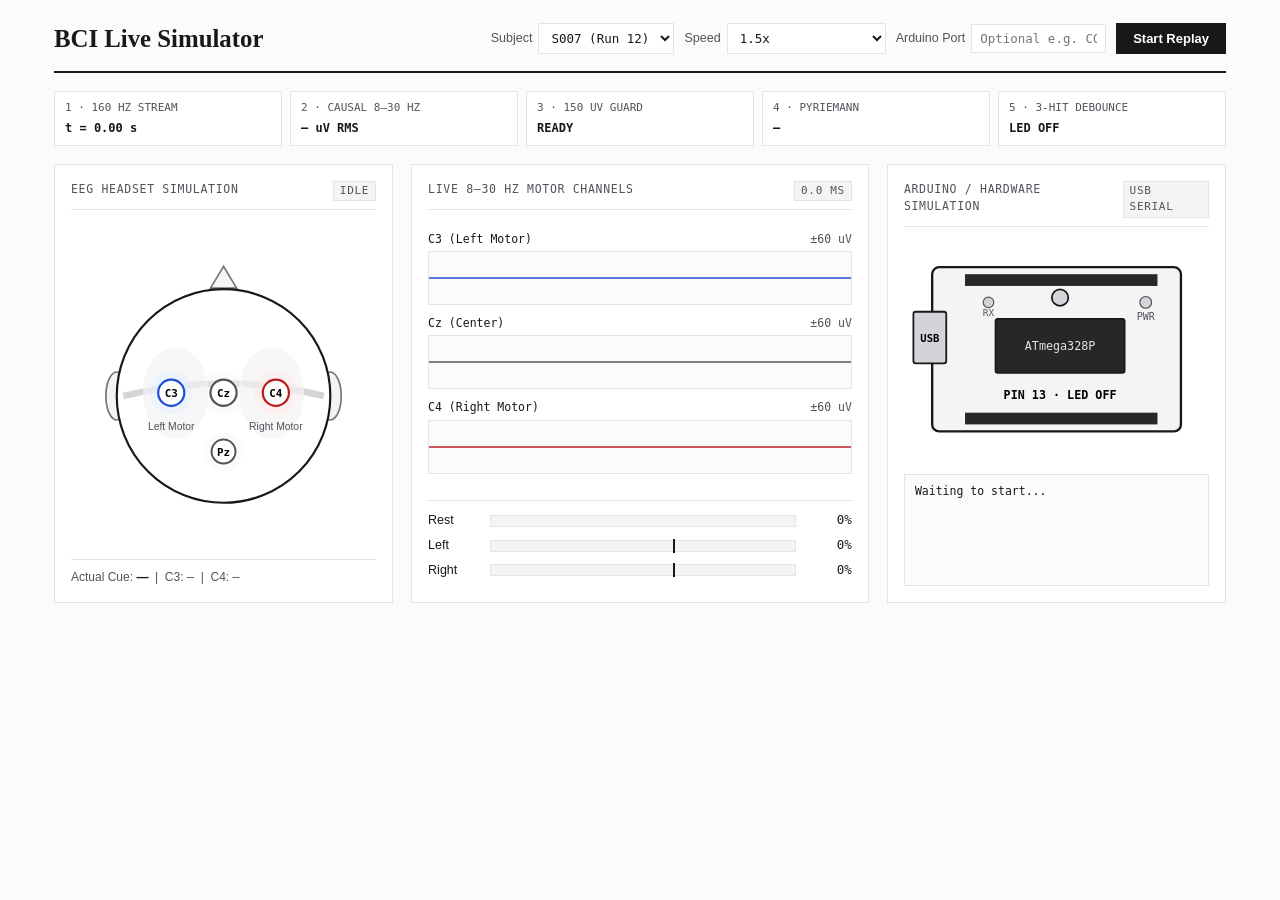
==== live/index.html @ 69eed006 "feat(live): add streamlined SVG/Canvas EEG headset and Arduino live simulator" ====
<!DOCTYPE html>
<html lang="en">
<head>
  <meta charset="UTF-8" />
  <meta name="viewport" content="width=device-width, initial-scale=1.0" />
  <title>BCI Live Simulator — EEG Headset &amp; Hardware Control</title>
  <style>
    :root {
      --paper: #fbfbf9;
      --surface: #ffffff;
      --subtle: #f4f4f5;
      --ink: #18181b;
      --muted: #52525b;
      --rule: #e4e4e7;
      --accent: #1d4ed8;
      --accent-soft: #dbeafe;
      --amber: #b45309;
      --amber-soft: #fef3c7;
      --red: #b91c1c;
      --red-soft: #fee2e2;
      --green: #15803d;
      --green-soft: #dcfce7;
      --mono: ui-monospace, SFMono-Regular, Menlo, Consolas, monospace;
      --sans: -apple-system, BlinkMacSystemFont, "Segoe UI", Roboto, sans-serif;
      --serif: Georgia, "Times New Roman", serif;
    }

    * { box-sizing: border-box; }
    body {
      margin: 0;
      background: var(--paper);
      color: var(--ink);
      font-family: var(--sans);
      font-size: 14px;
      line-height: 1.5;
    }

    .wrap { max-width: 1220px; margin: 0 auto; padding: 20px 24px 36px; }

    /* Header & Controls */
    .topbar {
      display: flex;
      flex-wrap: wrap;
      justify-content: space-between;
      align-items: center;
      gap: 16px;
      border-bottom: 2px solid var(--ink);
      padding-bottom: 14px;
      margin-bottom: 18px;
    }
    .topbar h1 { font-family: var(--serif); font-size: 1.55rem; margin: 0; }
    .controls { display: flex; flex-wrap: wrap; align-items: center; gap: 10px; }
    .ctrl-group { display: flex; align-items: center; gap: 6px; font-size: 12.5px; color: var(--muted); }
    select, input[type="text"] {
      border: 1px solid var(--rule);
      background: var(--surface);
      color: var(--ink);
      padding: 6px 8px;
      font-family: var(--mono);
      font-size: 12.5px;
    }
    button.btn {
      background: var(--ink);
      color: #fff;
      border: 1px solid var(--ink);
      padding: 7px 16px;
      font-weight: 600;
      font-size: 13px;
      cursor: pointer;
    }
    button.btn:hover { background: #3f3f46; }
    button.btn.stop { background: var(--red); border-color: var(--red); }

    /* Live Pipeline Strip */
    .pipeline {
      display: grid;
      grid-template-columns: repeat(5, 1fr);
      gap: 8px;
      margin-bottom: 18px;
    }
    .p-step {
      background: var(--surface);
      border: 1px solid var(--rule);
      padding: 8px 10px;
      font-size: 12px;
    }
    .p-step .p-title { font-family: var(--mono); font-size: 11px; color: var(--muted); text-transform: uppercase; }
    .p-step .p-val { font-weight: 700; margin-top: 2px; font-family: var(--mono); }
    .p-step.ok { border-color: var(--accent); background: var(--accent-soft); }
    .p-step.warn { border-color: var(--amber); background: var(--amber-soft); }
    .p-step.active-led { border-color: var(--green); background: var(--green-soft); }

    /* Main 3-Column Workspace */
    .workspace {
      display: grid;
      grid-template-columns: 1fr 1.35fr 1fr;
      gap: 18px;
      align-items: stretch;
    }
    @media (max-width: 980px) { .workspace { grid-template-columns: 1fr; } }

    .panel {
      background: var(--surface);
      border: 1px solid var(--rule);
      padding: 16px;
      display: flex;
      flex-direction: column;
      justify-content: space-between;
    }
    .panel-title {
      font-family: var(--mono);
      font-size: 11.5px;
      letter-spacing: 0.06em;
      text-transform: uppercase;
      color: var(--muted);
      border-bottom: 1px solid var(--rule);
      padding-bottom: 8px;
      margin-bottom: 12px;
      display: flex;
      justify-content: space-between;
    }

    svg { width: 100%; height: auto; display: block; }

    /* Channels Canvas */
    .ch-row { margin-bottom: 10px; }
    .ch-head {
      display: flex;
      justify-content: space-between;
      font-family: var(--mono);
      font-size: 11.5px;
      margin-bottom: 3px;
    }
    canvas.eeg-trace {
      width: 100%;
      height: 54px;
      display: block;
      background: var(--paper);
      border: 1px solid var(--rule);
    }

    /* Probability Bars */
    .prob-grid { margin-top: 8px; border-top: 1px solid var(--rule); padding-top: 10px; }
    .prob-row { display: grid; grid-template-columns: 54px 1fr 48px; align-items: center; gap: 8px; margin-bottom: 6px; font-size: 12.5px; }
    .bar-bg { height: 12px; background: var(--subtle); border: 1px solid var(--rule); position: relative; }
    .bar-fill { height: 100%; width: 0%; transition: width 0.15s ease; }
    .gate-line { position: absolute; top: -2px; bottom: -2px; left: 60%; width: 1.5px; background: var(--ink); }

    /* Event Log */
    .event-log {
      margin-top: 12px;
      background: var(--paper);
      border: 1px solid var(--rule);
      padding: 8px 10px;
      font-family: var(--mono);
      font-size: 11.5px;
      height: 112px;
      overflow-y: auto;
      color: var(--ink);
    }

    .badge {
      font-family: var(--mono);
      font-size: 11px;
      padding: 1px 6px;
      border: 1px solid var(--rule);
      background: var(--subtle);
    }
  </style>
</head>
<body>
  <div class="wrap">
    <!-- TOP BAR -->
    <div class="topbar">
      <div>
        <h1>BCI Live Simulator</h1>
      </div>
      <div class="controls">
        <label class="ctrl-group">Subject
          <select id="sel-subject">
            <option value="7" selected>S007 (Run 12)</option>
            <option value="4">S004 (Run 12)</option>
            <option value="1">S001 (Run 12)</option>
          </select>
        </label>
        <label class="ctrl-group">Speed
          <select id="sel-speed">
            <option value="1.0">1.0x (Real-Time)</option>
            <option value="1.5" selected>1.5x</option>
            <option value="3.0">3.0x</option>
          </select>
        </label>
        <label class="ctrl-group">Arduino Port
          <input id="inp-port" type="text" placeholder="Optional e.g. COM5" style="width: 135px;" />
        </label>
        <button id="btn-toggle" class="btn" onclick="toggleStream()">Start Replay</button>
      </div>
    </div>

    <!-- 5-STAGE LIVE PIPELINE -->
    <div class="pipeline">
      <div id="p-stream" class="p-step">
        <div class="p-title">1 · 160 Hz Stream</div>
        <div id="v-time" class="p-val">t = 0.00 s</div>
      </div>
      <div id="p-filter" class="p-step">
        <div class="p-title">2 · Causal 8–30 Hz</div>
        <div id="v-rms" class="p-val">— uV RMS</div>
      </div>
      <div id="p-guard" class="p-step">
        <div class="p-title">3 · 150 uV Guard</div>
        <div id="v-guard" class="p-val">READY</div>
      </div>
      <div id="p-model" class="p-step">
        <div class="p-title">4 · PyRiemann</div>
        <div id="v-pred" class="p-val">—</div>
      </div>
      <div id="p-debounce" class="p-step">
        <div class="p-title">5 · 3-Hit Debounce</div>
        <div id="v-led" class="p-val">LED OFF</div>
      </div>
    </div>

    <!-- 3-COLUMN WORKSPACE -->
    <div class="workspace">
      <!-- LEFT: VECTOR EEG HEADSET -->
      <div class="panel">
        <div class="panel-title">
          <span>EEG Headset Simulation</span>
          <span id="contact-badge" class="badge">IDLE</span>
        </div>

        <svg viewBox="0 0 280 280" aria-label="Vector EEG Headset Top View">
          <!-- Ears -->
          <ellipse cx="42" cy="145" rx="10" ry="22" fill="#f4f4f5" stroke="#71717a" stroke-width="1.5" />
          <ellipse cx="238" cy="145" rx="10" ry="22" fill="#f4f4f5" stroke="#71717a" stroke-width="1.5" />
          <!-- Nose -->
          <polygon points="140,26 128,46 152,46" fill="#f4f4f5" stroke="#71717a" stroke-width="1.5" />
          <!-- Head Outline -->
          <circle cx="140" cy="145" r="98" fill="#ffffff" stroke="#18181b" stroke-width="2" />
          <!-- Headset Strap Arc -->
          <path d="M 48,145 Q 140,122 232,145" fill="none" stroke="#d4d4d8" stroke-width="6" />

          <!-- Left & Right Hemisphere Subtle Zones -->
          <ellipse cx="96" cy="142" rx="30" ry="42" fill="#f4f4f5" opacity="0.7" />
          <ellipse cx="184" cy="142" rx="30" ry="42" fill="#f4f4f5" opacity="0.7" />

          <!-- Electrodes: C3, Cz, C4, Pz -->
          <g id="node-C3">
            <circle id="ring-C3" cx="92" cy="142" r="20" fill="#dbeafe" opacity="0.4" />
            <circle cx="92" cy="142" r="12" fill="#ffffff" stroke="#1d4ed8" stroke-width="2" />
            <text x="92" y="146" text-anchor="middle" font-family="monospace" font-size="10" font-weight="bold">C3</text>
          </g>
          <g id="node-Cz">
            <circle id="ring-Cz" cx="140" cy="142" r="20" fill="#f4f4f5" opacity="0.4" />
            <circle cx="140" cy="142" r="12" fill="#ffffff" stroke="#52525b" stroke-width="2" />
            <text x="140" y="146" text-anchor="middle" font-family="monospace" font-size="10" font-weight="bold">Cz</text>
          </g>
          <g id="node-C4">
            <circle id="ring-C4" cx="188" cy="142" r="20" fill="#fee2e2" opacity="0.4" />
            <circle cx="188" cy="142" r="12" fill="#ffffff" stroke="#b91c1c" stroke-width="2" />
            <text x="188" y="146" text-anchor="middle" font-family="monospace" font-size="10" font-weight="bold">C4</text>
          </g>
          <g id="node-Pz">
            <circle id="ring-Pz" cx="140" cy="196" r="18" fill="#f4f4f5" opacity="0.4" />
            <circle cx="140" cy="196" r="11" fill="#ffffff" stroke="#52525b" stroke-width="1.8" />
            <text x="140" y="200" text-anchor="middle" font-family="monospace" font-size="10" font-weight="bold">Pz</text>
          </g>

          <text x="92" y="176" text-anchor="middle" font-size="9.5" fill="#52525b">Left Motor</text>
          <text x="188" y="176" text-anchor="middle" font-size="9.5" fill="#52525b">Right Motor</text>
        </svg>

        <div style="font-size:12px; color: var(--muted); border-top: 1px solid var(--rule); padding-top: 8px;">
          Actual Cue: <strong id="true-cue" style="color:var(--ink);">—</strong> &nbsp;|&nbsp;
          C3: <span id="pwr-c3" style="font-family:var(--mono);">—</span> &nbsp;|&nbsp;
          C4: <span id="pwr-c4" style="font-family:var(--mono);">—</span>
        </div>
      </div>

      <!-- CENTER: LIVE CHANNELS & PROBABILITIES -->
      <div class="panel">
        <div class="panel-title">
          <span>Live 8–30 Hz Motor Channels</span>
          <span id="lat-badge" class="badge">0.0 ms</span>
        </div>

        <div>
          <div class="ch-row">
            <div class="ch-head"><span>C3 (Left Motor)</span><span style="color:var(--muted);">±60 uV</span></div>
            <canvas id="cv-c3" width="440" height="54" class="eeg-trace"></canvas>
          </div>
          <div class="ch-row">
            <div class="ch-head"><span>Cz (Center)</span><span style="color:var(--muted);">±60 uV</span></div>
            <canvas id="cv-cz" width="440" height="54" class="eeg-trace"></canvas>
          </div>
          <div class="ch-row">
            <div class="ch-head"><span>C4 (Right Motor)</span><span style="color:var(--muted);">±60 uV</span></div>
            <canvas id="cv-c4" width="440" height="54" class="eeg-trace"></canvas>
          </div>
        </div>

        <div class="prob-grid">
          <div class="prob-row">
            <span>Rest</span>
            <div class="bar-bg"><div id="bar-rest" class="bar-fill" style="background:#71717a;"></div></div>
            <span id="pct-rest" style="font-family:var(--mono); text-align:right;">0%</span>
          </div>
          <div class="prob-row">
            <span>Left</span>
            <div class="bar-bg"><div id="bar-left" class="bar-fill" style="background:#1d4ed8;"></div><div class="gate-line"></div></div>
            <span id="pct-left" style="font-family:var(--mono); text-align:right;">0%</span>
          </div>
          <div class="prob-row">
            <span>Right</span>
            <div class="bar-bg"><div id="bar-right" class="bar-fill" style="background:#b91c1c;"></div><div class="gate-line"></div></div>
            <span id="pct-right" style="font-family:var(--mono); text-align:right;">0%</span>
          </div>
        </div>
      </div>

      <!-- RIGHT: VECTOR ARDUINO / ESP32 SIMULATION -->
      <div class="panel">
        <div class="panel-title">
          <span>Arduino / Hardware Simulation</span>
          <span id="hw-badge" class="badge">USB SERIAL</span>
        </div>

        <svg viewBox="0 0 260 190" aria-label="Vector Arduino Board">
          <!-- PCB Board -->
          <rect x="24" y="24" width="212" height="140" rx="6" fill="#f4f4f5" stroke="#18181b" stroke-width="2" />
          <!-- USB Connector -->
          <rect x="8" y="62" width="28" height="44" rx="2" fill="#d4d4d8" stroke="#18181b" stroke-width="1.5" />
          <text x="22" y="88" text-anchor="middle" font-family="monospace" font-size="9" font-weight="bold">USB</text>

          <!-- MCU Chip -->
          <rect x="78" y="68" width="110" height="46" rx="2" fill="#27272a" stroke="#18181b" stroke-width="1.5" />
          <text x="133" y="95" text-anchor="middle" font-family="monospace" font-size="10" fill="#e4e4e7">ATmega328P</text>

          <!-- Pin Headers Top & Bottom -->
          <rect x="52" y="30" width="164" height="10" fill="#27272a" />
          <rect x="52" y="148" width="164" height="10" fill="#27272a" />

          <!-- PWR LED (always on during replay) -->
          <circle id="hw-pwr" cx="206" cy="54" r="5" fill="#d4d4d8" stroke="#52525b" stroke-width="1" />
          <text x="206" y="69" text-anchor="middle" font-family="monospace" font-size="8.5" fill="#52525b">PWR</text>

          <!-- TX/RX Serial Indicator -->
          <circle id="hw-tx" cx="72" cy="54" r="4.5" fill="#d4d4d8" stroke="#52525b" stroke-width="1" />
          <text x="72" y="66" text-anchor="middle" font-family="monospace" font-size="8" fill="#52525b">RX</text>

          <!-- BUILT-IN LED (Pin 13) -->
          <circle id="hw-led-halo" cx="133" cy="50" r="14" fill="#f59e0b" opacity="0" />
          <circle id="hw-led" cx="133" cy="50" r="7" fill="#d4d4d8" stroke="#18181b" stroke-width="1.5" />
          <text x="133" y="136" text-anchor="middle" font-family="monospace" font-size="10" font-weight="bold" id="hw-led-txt">PIN 13 · LED OFF</text>
        </svg>

        <div class="event-log" id="event-log">Waiting to start...</div>
      </div>
    </div>
  </div>

  <script>
    let ws = null;
    let running = false;
    const MAX_PTS = 320; // 2 seconds at 160 Hz
    const buf = { c3: new Array(MAX_PTS).fill(0), cz: new Array(MAX_PTS).fill(0), c4: new Array(MAX_PTS).fill(0) };

    function pushWave(arr, chunk) {
      for (let i = 0; i < chunk.length; i++) {
        arr.shift();
        arr.push(chunk[i]);
      }
    }

    function drawTrace(id, arr, color) {
      const c = document.getElementById(id);
      const ctx = c.getContext('2d');
      const w = c.width, h = c.height;
      ctx.clearRect(0, 0, w, h);
      ctx.strokeStyle = '#e4e4e7';
      ctx.beginPath(); ctx.moveTo(0, h / 2); ctx.lineTo(w, h / 2); ctx.stroke();

      ctx.strokeStyle = color;
      ctx.lineWidth = 1.4;
      ctx.beginPath();
      for (let i = 0; i < arr.length; i++) {
        const x = (i / (arr.length - 1)) * w;
        const clamped = Math.max(-60, Math.min(60, arr[i]));
        const y = h / 2 - (clamped / 60) * (h / 2 - 4);
        if (i === 0) ctx.moveTo(x, y); else ctx.lineTo(x, y);
      }
      ctx.stroke();
    }

    function appendLog(line) {
      const box = document.getElementById('event-log');
      if (box.textContent === 'Waiting to start...') box.innerHTML = '';
      const div = document.createElement('div');
      div.textContent = line;
      box.appendChild(div);
      box.scrollTop = box.scrollHeight;
    }

    function toggleStream() {
      const btn = document.getElementById('btn-toggle');
      if (running && ws) {
        ws.send('STOP');
        ws.close();
        running = false;
        btn.textContent = 'Start Replay';
        btn.classList.remove('stop');
        document.getElementById('hw-pwr').setAttribute('fill', '#d4d4d8');
        return;
      }

      const proto = location.protocol === 'https:' ? 'wss:' : 'ws:';
      ws = new WebSocket(`${proto}//${location.host}/ws`);
      running = true;
      btn.textContent = 'Stop';
      btn.classList.add('stop');
      document.getElementById('event-log').innerHTML = '';
      document.getElementById('hw-pwr').setAttribute('fill', '#22c55e');

      ws.onopen = () => {
        ws.send(JSON.stringify({
          subject: Number(document.getElementById('sel-subject').value),
          speed: Number(document.getElementById('sel-speed').value),
          port: document.getElementById('inp-port').value.trim(),
          threshold: 0.60,
          debounce: 3,
          artifact_uv: 150.0
        }));
        appendLog('Stream started...');
      };

      ws.onmessage = (ev) => {
        const d = JSON.parse(ev.data);
        if (d.done) {
          running = false;
          btn.textContent = 'Start Replay';
          btn.classList.remove('stop');
          document.getElementById('hw-pwr').setAttribute('fill', '#d4d4d8');
          appendLog('Replay finished.');
          return;
        }

        // Pipeline strip
        document.getElementById('v-time').textContent = `t = ${d.t.toFixed(2)} s`;
        document.getElementById('v-rms').textContent = `${d.rms_uv.toFixed(1)} uV RMS`;
        document.getElementById('lat-badge').textContent = `${d.latency_ms.toFixed(1)} ms`;

        const guardEl = document.getElementById('p-guard');
        if (d.artifact_blocked) {
          guardEl.className = 'p-step warn';
          document.getElementById('v-guard').textContent = `BLOCKED (${d.peak_uv} uV)`;
          document.getElementById('contact-badge').textContent = 'SPIKE';
        } else {
          guardEl.className = 'p-step ok';
          document.getElementById('v-guard').textContent = 'PASS';
          document.getElementById('contact-badge').textContent = `GOOD · ${d.rms_uv.toFixed(0)} uV`;
        }

        document.getElementById('v-pred').textContent = `${d.pred_label} (${d.streak}/${d.debounce})`;
        document.getElementById('true-cue').textContent = d.true_label;

        const debEl = document.getElementById('p-debounce');
        debEl.className = d.led_on ? 'p-step active-led' : 'p-step';
        document.getElementById('v-led').textContent = d.led_on ? 'LED ON' : 'LED OFF';

        // Head power visualization (radius scales with band power)
        if (d.ch_power) {
          document.getElementById('pwr-c3').textContent = d.ch_power.C3 ?? '—';
          document.getElementById('pwr-c4').textContent = d.ch_power.C4 ?? '—';
          const rC3 = Math.max(13, Math.min(28, 12 + Math.sqrt(d.ch_power.C3 || 100) * 0.55));
          const rC4 = Math.max(13, Math.min(28, 12 + Math.sqrt(d.ch_power.C4 || 100) * 0.55));
          document.getElementById('ring-C3').setAttribute('r', rC3);
          document.getElementById('ring-C4').setAttribute('r', rC4);
        }

        // Waveforms
        pushWave(buf.c3, d.c3_wave);
        pushWave(buf.cz, d.cz_wave);
        pushWave(buf.c4, d.c4_wave);
        drawTrace('cv-c3', buf.c3, '#1d4ed8');
        drawTrace('cv-cz', buf.cz, '#52525b');
        drawTrace('cv-c4', buf.c4, '#b91c1c');

        // Probabilities
        const pr = Math.round(d.probs.Rest * 100);
        const pl = Math.round(d.probs.Left * 100);
        const pf = Math.round(d.probs.Right * 100);
        document.getElementById('bar-rest').style.width = pr + '%';
        document.getElementById('bar-left').style.width = pl + '%';
        document.getElementById('bar-right').style.width = pf + '%';
        document.getElementById('pct-rest').textContent = pr + '%';
        document.getElementById('pct-left').textContent = pl + '%';
        document.getElementById('pct-right').textContent = pf + '%';

        // Arduino Vector LED
        document.getElementById('hw-led').setAttribute('fill', d.led_on ? '#f59e0b' : '#d4d4d8');
        document.getElementById('hw-led-halo').setAttribute('opacity', d.led_on ? '0.35' : '0');
        document.getElementById('hw-led-txt').textContent = d.led_on ? 'PIN 13 · LED ON' : 'PIN 13 · LED OFF';

        if (d.tx_pulse) {
          document.getElementById('hw-tx').setAttribute('fill', '#1d4ed8');
          setTimeout(() => document.getElementById('hw-tx').setAttribute('fill', '#d4d4d8'), 180);
          appendLog(`t=${d.t.toFixed(2)}s | ${d.pred_label} (True=${d.true_label}) -> LED ${d.led_on ? 'ON' : 'OFF'}`);
        }
      };
    }

    drawTrace('cv-c3', buf.c3, '#1d4ed8');
    drawTrace('cv-cz', buf.cz, '#52525b');
    drawTrace('cv-c4', buf.c4, '#b91c1c');
  </script>
</body>
</html>
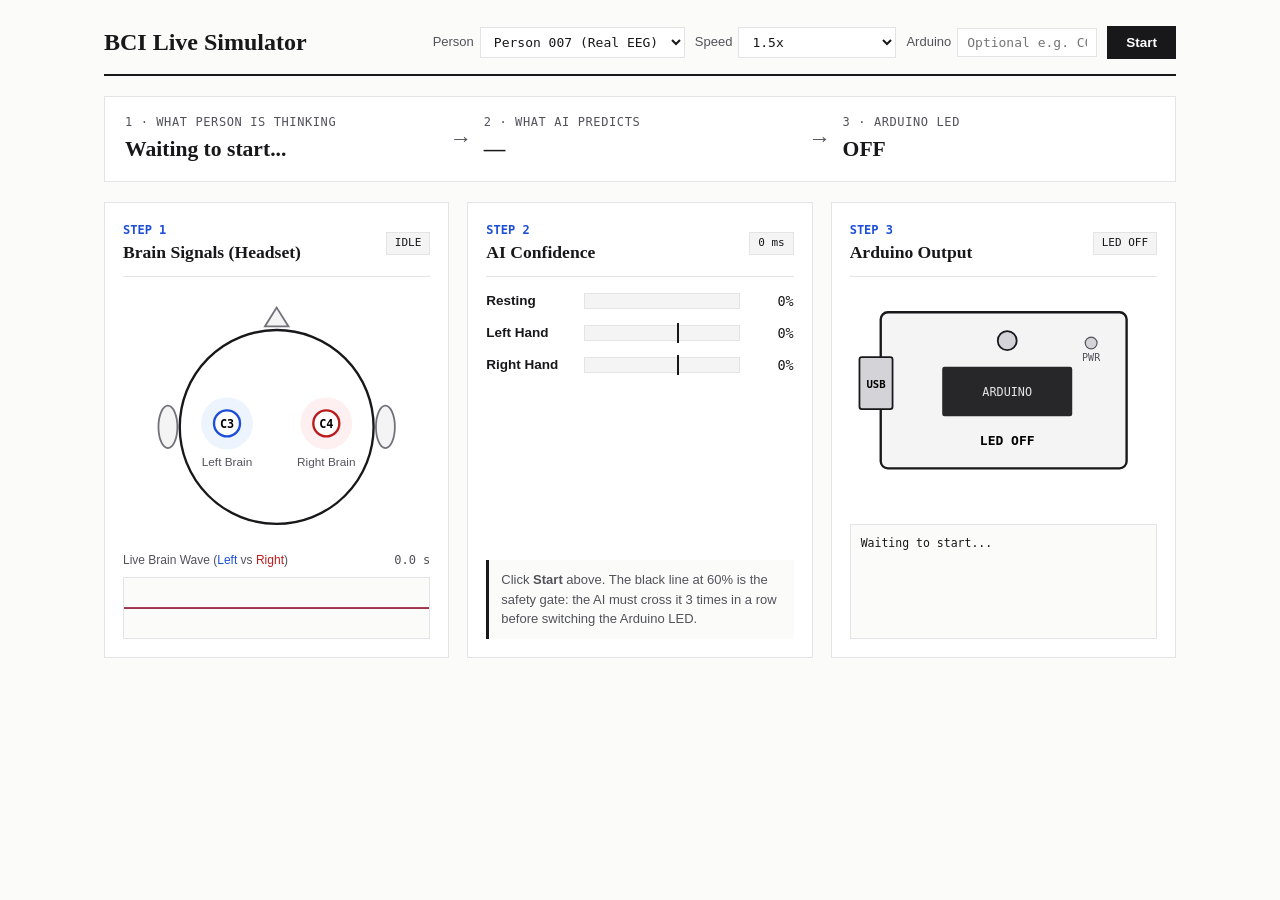
==== commit 6278ea55: "ui(live): simplify simulator screen into clear 3-step visual story" ====
--- a/live/index.html
+++ b/live/index.html
@@ -3,7 +3,7 @@
 <head>
   <meta charset="UTF-8" />
   <meta name="viewport" content="width=device-width, initial-scale=1.0" />
-  <title>BCI Live Simulator — EEG Headset &amp; Hardware Control</title>
+  <title>BCI Live Simulator</title>
   <style>
     :root {
       --paper: #fbfbf9;
@@ -12,12 +12,11 @@
       --ink: #18181b;
       --muted: #52525b;
       --rule: #e4e4e7;
-      --accent: #1d4ed8;
-      --accent-soft: #dbeafe;
+      --blue: #1d4ed8;
+      --blue-soft: #dbeafe;
       --amber: #b45309;
       --amber-soft: #fef3c7;
       --red: #b91c1c;
-      --red-soft: #fee2e2;
       --green: #15803d;
       --green-soft: #dcfce7;
       --mono: ui-monospace, SFMono-Regular, Menlo, Consolas, monospace;
@@ -31,140 +30,137 @@
       background: var(--paper);
       color: var(--ink);
       font-family: var(--sans);
-      font-size: 14px;
+      font-size: 15px;
       line-height: 1.5;
     }
 
-    .wrap { max-width: 1220px; margin: 0 auto; padding: 20px 24px 36px; }
-
-    /* Header & Controls */
+    .wrap { max-width: 1120px; margin: 0 auto; padding: 24px; }
+
+    /* Top Bar */
     .topbar {
       display: flex;
       flex-wrap: wrap;
       justify-content: space-between;
       align-items: center;
-      gap: 16px;
+      gap: 14px;
       border-bottom: 2px solid var(--ink);
       padding-bottom: 14px;
-      margin-bottom: 18px;
-    }
-    .topbar h1 { font-family: var(--serif); font-size: 1.55rem; margin: 0; }
+      margin-bottom: 20px;
+    }
+    .topbar h1 { font-family: var(--serif); font-size: 1.5rem; margin: 0; }
     .controls { display: flex; flex-wrap: wrap; align-items: center; gap: 10px; }
-    .ctrl-group { display: flex; align-items: center; gap: 6px; font-size: 12.5px; color: var(--muted); }
+    .ctrl { display: flex; align-items: center; gap: 6px; font-size: 13px; color: var(--muted); }
     select, input[type="text"] {
       border: 1px solid var(--rule);
       background: var(--surface);
       color: var(--ink);
-      padding: 6px 8px;
+      padding: 6px 9px;
       font-family: var(--mono);
-      font-size: 12.5px;
+      font-size: 13px;
     }
     button.btn {
       background: var(--ink);
       color: #fff;
       border: 1px solid var(--ink);
-      padding: 7px 16px;
+      padding: 8px 18px;
       font-weight: 600;
-      font-size: 13px;
+      font-size: 13.5px;
       cursor: pointer;
     }
-    button.btn:hover { background: #3f3f46; }
     button.btn.stop { background: var(--red); border-color: var(--red); }
 
-    /* Live Pipeline Strip */
-    .pipeline {
+    /* Big Clear Story Banner */
+    .story-bar {
       display: grid;
-      grid-template-columns: repeat(5, 1fr);
-      gap: 8px;
-      margin-bottom: 18px;
-    }
-    .p-step {
+      grid-template-columns: 1fr auto 1fr auto 1fr;
+      align-items: center;
+      gap: 12px;
       background: var(--surface);
       border: 1px solid var(--rule);
-      padding: 8px 10px;
-      font-size: 12px;
-    }
-    .p-step .p-title { font-family: var(--mono); font-size: 11px; color: var(--muted); text-transform: uppercase; }
-    .p-step .p-val { font-weight: 700; margin-top: 2px; font-family: var(--mono); }
-    .p-step.ok { border-color: var(--accent); background: var(--accent-soft); }
-    .p-step.warn { border-color: var(--amber); background: var(--amber-soft); }
-    .p-step.active-led { border-color: var(--green); background: var(--green-soft); }
-
-    /* Main 3-Column Workspace */
-    .workspace {
+      padding: 16px 20px;
+      margin-bottom: 20px;
+    }
+    @media (max-width: 800px) {
+      .story-bar { grid-template-columns: 1fr; text-align: center; }
+      .story-arrow { display: none; }
+    }
+    .story-label { font-size: 12px; text-transform: uppercase; letter-spacing: 0.05em; color: var(--muted); font-family: var(--mono); }
+    .story-val { font-family: var(--serif); font-size: 1.35rem; font-weight: 700; margin-top: 2px; }
+    .story-arrow { font-size: 1.4rem; color: var(--muted); }
+
+    /* 3-Step Flow */
+    .flow {
       display: grid;
-      grid-template-columns: 1fr 1.35fr 1fr;
+      grid-template-columns: 1fr 1fr 1fr;
       gap: 18px;
       align-items: stretch;
     }
-    @media (max-width: 980px) { .workspace { grid-template-columns: 1fr; } }
-
-    .panel {
+    @media (max-width: 900px) { .flow { grid-template-columns: 1fr; } }
+
+    .card {
       background: var(--surface);
       border: 1px solid var(--rule);
-      padding: 16px;
+      padding: 18px;
       display: flex;
       flex-direction: column;
       justify-content: space-between;
     }
-    .panel-title {
+    .card-head {
+      display: flex;
+      justify-content: space-between;
+      align-items: center;
+      border-bottom: 1px solid var(--rule);
+      padding-bottom: 10px;
+      margin-bottom: 14px;
+    }
+    .card-step { font-family: var(--mono); font-size: 12px; font-weight: 700; color: var(--blue); }
+    .card-title { font-family: var(--serif); font-size: 1.1rem; font-weight: 700; }
+
+    .pill {
+      font-family: var(--mono);
+      font-size: 11px;
+      padding: 2px 8px;
+      border: 1px solid var(--rule);
+      background: var(--subtle);
+    }
+    .pill.good { background: var(--green-soft); color: var(--green); border-color: var(--green); }
+    .pill.warn { background: var(--amber-soft); color: var(--amber); border-color: var(--amber); }
+
+    svg { width: 100%; height: auto; display: block; }
+
+    canvas.wave {
+      width: 100%;
+      height: 62px;
+      display: block;
+      background: var(--paper);
+      border: 1px solid var(--rule);
+      margin-top: 8px;
+    }
+
+    /* Probability Bars */
+    .prob-row { display: grid; grid-template-columns: 88px 1fr 44px; align-items: center; gap: 10px; margin-bottom: 12px; font-size: 13.5px; }
+    .bar-bg { height: 16px; background: var(--subtle); border: 1px solid var(--rule); position: relative; }
+    .bar-fill { height: 100%; width: 0%; transition: width 0.15s ease; }
+    .gate-line { position: absolute; top: -3px; bottom: -3px; left: 60%; width: 2px; background: var(--ink); }
+
+    .status-note {
+      background: var(--paper);
+      border-left: 3px solid var(--ink);
+      padding: 10px 12px;
+      font-size: 13px;
+      color: var(--muted);
+      margin-top: 10px;
+    }
+
+    .log {
+      background: var(--paper);
+      border: 1px solid var(--rule);
+      padding: 10px;
       font-family: var(--mono);
       font-size: 11.5px;
-      letter-spacing: 0.06em;
-      text-transform: uppercase;
-      color: var(--muted);
-      border-bottom: 1px solid var(--rule);
-      padding-bottom: 8px;
-      margin-bottom: 12px;
-      display: flex;
-      justify-content: space-between;
-    }
-
-    svg { width: 100%; height: auto; display: block; }
-
-    /* Channels Canvas */
-    .ch-row { margin-bottom: 10px; }
-    .ch-head {
-      display: flex;
-      justify-content: space-between;
-      font-family: var(--mono);
-      font-size: 11.5px;
-      margin-bottom: 3px;
-    }
-    canvas.eeg-trace {
-      width: 100%;
-      height: 54px;
-      display: block;
-      background: var(--paper);
-      border: 1px solid var(--rule);
-    }
-
-    /* Probability Bars */
-    .prob-grid { margin-top: 8px; border-top: 1px solid var(--rule); padding-top: 10px; }
-    .prob-row { display: grid; grid-template-columns: 54px 1fr 48px; align-items: center; gap: 8px; margin-bottom: 6px; font-size: 12.5px; }
-    .bar-bg { height: 12px; background: var(--subtle); border: 1px solid var(--rule); position: relative; }
-    .bar-fill { height: 100%; width: 0%; transition: width 0.15s ease; }
-    .gate-line { position: absolute; top: -2px; bottom: -2px; left: 60%; width: 1.5px; background: var(--ink); }
-
-    /* Event Log */
-    .event-log {
+      height: 115px;
+      overflow-y: auto;
       margin-top: 12px;
-      background: var(--paper);
-      border: 1px solid var(--rule);
-      padding: 8px 10px;
-      font-family: var(--mono);
-      font-size: 11.5px;
-      height: 112px;
-      overflow-y: auto;
-      color: var(--ink);
-    }
-
-    .badge {
-      font-family: var(--mono);
-      font-size: 11px;
-      padding: 1px 6px;
-      border: 1px solid var(--rule);
-      background: var(--subtle);
     }
   </style>
 </head>
@@ -172,190 +168,153 @@
   <div class="wrap">
     <!-- TOP BAR -->
     <div class="topbar">
-      <div>
-        <h1>BCI Live Simulator</h1>
-      </div>
+      <h1>BCI Live Simulator</h1>
       <div class="controls">
-        <label class="ctrl-group">Subject
+        <label class="ctrl">Person
           <select id="sel-subject">
-            <option value="7" selected>S007 (Run 12)</option>
-            <option value="4">S004 (Run 12)</option>
-            <option value="1">S001 (Run 12)</option>
+            <option value="7" selected>Person 007 (Real EEG)</option>
+            <option value="4">Person 004 (Real EEG)</option>
+            <option value="1">Person 001 (Real EEG)</option>
           </select>
         </label>
-        <label class="ctrl-group">Speed
+        <label class="ctrl">Speed
           <select id="sel-speed">
-            <option value="1.0">1.0x (Real-Time)</option>
+            <option value="1.0">1x (Real Speed)</option>
             <option value="1.5" selected>1.5x</option>
-            <option value="3.0">3.0x</option>
+            <option value="3.0">3x</option>
           </select>
         </label>
-        <label class="ctrl-group">Arduino Port
-          <input id="inp-port" type="text" placeholder="Optional e.g. COM5" style="width: 135px;" />
+        <label class="ctrl">Arduino
+          <input id="inp-port" type="text" placeholder="Optional e.g. COM5" style="width: 140px;" />
         </label>
-        <button id="btn-toggle" class="btn" onclick="toggleStream()">Start Replay</button>
+        <button id="btn-toggle" class="btn" onclick="toggleStream()">Start</button>
       </div>
     </div>
 
-    <!-- 5-STAGE LIVE PIPELINE -->
-    <div class="pipeline">
-      <div id="p-stream" class="p-step">
-        <div class="p-title">1 · 160 Hz Stream</div>
-        <div id="v-time" class="p-val">t = 0.00 s</div>
-      </div>
-      <div id="p-filter" class="p-step">
-        <div class="p-title">2 · Causal 8–30 Hz</div>
-        <div id="v-rms" class="p-val">— uV RMS</div>
-      </div>
-      <div id="p-guard" class="p-step">
-        <div class="p-title">3 · 150 uV Guard</div>
-        <div id="v-guard" class="p-val">READY</div>
-      </div>
-      <div id="p-model" class="p-step">
-        <div class="p-title">4 · PyRiemann</div>
-        <div id="v-pred" class="p-val">—</div>
-      </div>
-      <div id="p-debounce" class="p-step">
-        <div class="p-title">5 · 3-Hit Debounce</div>
-        <div id="v-led" class="p-val">LED OFF</div>
+    <!-- PLAIN-ENGLISH LIVE SUMMARY -->
+    <div class="story-bar">
+      <div>
+        <div class="story-label">1 · What Person Is Thinking</div>
+        <div id="story-true" class="story-val">Waiting to start...</div>
+      </div>
+      <div class="story-arrow">→</div>
+      <div>
+        <div class="story-label">2 · What AI Predicts</div>
+        <div id="story-pred" class="story-val">—</div>
+      </div>
+      <div class="story-arrow">→</div>
+      <div>
+        <div class="story-label">3 · Arduino LED</div>
+        <div id="story-led" class="story-val">OFF</div>
       </div>
     </div>
 
-    <!-- 3-COLUMN WORKSPACE -->
-    <div class="workspace">
-      <!-- LEFT: VECTOR EEG HEADSET -->
-      <div class="panel">
-        <div class="panel-title">
-          <span>EEG Headset Simulation</span>
-          <span id="contact-badge" class="badge">IDLE</span>
+    <!-- 3 SIMPLE CARDS -->
+    <div class="flow">
+      <!-- STEP 1: BRAIN -->
+      <div class="card">
+        <div>
+          <div class="card-head">
+            <div>
+              <div class="card-step">STEP 1</div>
+              <div class="card-title">Brain Signals (Headset)</div>
+            </div>
+            <span id="contact-pill" class="pill">IDLE</span>
+          </div>
+
+          <svg viewBox="0 0 260 220" aria-label="Brain Motor Cortex View">
+            <ellipse cx="38" cy="115" rx="8" ry="18" fill="#f4f4f5" stroke="#71717a" stroke-width="1.5" />
+            <ellipse cx="222" cy="115" rx="8" ry="18" fill="#f4f4f5" stroke="#71717a" stroke-width="1.5" />
+            <polygon points="130,14 120,30 140,30" fill="#f4f4f5" stroke="#71717a" stroke-width="1.5" />
+            <circle cx="130" cy="115" r="82" fill="#ffffff" stroke="#18181b" stroke-width="2" />
+
+            <!-- Left Motor Zone (controls Right Hand) -->
+            <circle id="ring-C3" cx="88" cy="112" r="22" fill="#dbeafe" opacity="0.5" />
+            <circle cx="88" cy="112" r="11" fill="#ffffff" stroke="#1d4ed8" stroke-width="2" />
+            <text x="88" y="116" text-anchor="middle" font-family="monospace" font-size="10" font-weight="bold">C3</text>
+            <text x="88" y="148" text-anchor="middle" font-size="10" fill="#52525b">Left Brain</text>
+
+            <!-- Right Motor Zone (controls Left Hand) -->
+            <circle id="ring-C4" cx="172" cy="112" r="22" fill="#fee2e2" opacity="0.5" />
+            <circle cx="172" cy="112" r="11" fill="#ffffff" stroke="#b91c1c" stroke-width="2" />
+            <text x="172" y="116" text-anchor="middle" font-family="monospace" font-size="10" font-weight="bold">C4</text>
+            <text x="172" y="148" text-anchor="middle" font-size="10" fill="#52525b">Right Brain</text>
+          </svg>
         </div>
 
-        <svg viewBox="0 0 280 280" aria-label="Vector EEG Headset Top View">
-          <!-- Ears -->
-          <ellipse cx="42" cy="145" rx="10" ry="22" fill="#f4f4f5" stroke="#71717a" stroke-width="1.5" />
-          <ellipse cx="238" cy="145" rx="10" ry="22" fill="#f4f4f5" stroke="#71717a" stroke-width="1.5" />
-          <!-- Nose -->
-          <polygon points="140,26 128,46 152,46" fill="#f4f4f5" stroke="#71717a" stroke-width="1.5" />
-          <!-- Head Outline -->
-          <circle cx="140" cy="145" r="98" fill="#ffffff" stroke="#18181b" stroke-width="2" />
-          <!-- Headset Strap Arc -->
-          <path d="M 48,145 Q 140,122 232,145" fill="none" stroke="#d4d4d8" stroke-width="6" />
-
-          <!-- Left & Right Hemisphere Subtle Zones -->
-          <ellipse cx="96" cy="142" rx="30" ry="42" fill="#f4f4f5" opacity="0.7" />
-          <ellipse cx="184" cy="142" rx="30" ry="42" fill="#f4f4f5" opacity="0.7" />
-
-          <!-- Electrodes: C3, Cz, C4, Pz -->
-          <g id="node-C3">
-            <circle id="ring-C3" cx="92" cy="142" r="20" fill="#dbeafe" opacity="0.4" />
-            <circle cx="92" cy="142" r="12" fill="#ffffff" stroke="#1d4ed8" stroke-width="2" />
-            <text x="92" y="146" text-anchor="middle" font-family="monospace" font-size="10" font-weight="bold">C3</text>
-          </g>
-          <g id="node-Cz">
-            <circle id="ring-Cz" cx="140" cy="142" r="20" fill="#f4f4f5" opacity="0.4" />
-            <circle cx="140" cy="142" r="12" fill="#ffffff" stroke="#52525b" stroke-width="2" />
-            <text x="140" y="146" text-anchor="middle" font-family="monospace" font-size="10" font-weight="bold">Cz</text>
-          </g>
-          <g id="node-C4">
-            <circle id="ring-C4" cx="188" cy="142" r="20" fill="#fee2e2" opacity="0.4" />
-            <circle cx="188" cy="142" r="12" fill="#ffffff" stroke="#b91c1c" stroke-width="2" />
-            <text x="188" y="146" text-anchor="middle" font-family="monospace" font-size="10" font-weight="bold">C4</text>
-          </g>
-          <g id="node-Pz">
-            <circle id="ring-Pz" cx="140" cy="196" r="18" fill="#f4f4f5" opacity="0.4" />
-            <circle cx="140" cy="196" r="11" fill="#ffffff" stroke="#52525b" stroke-width="1.8" />
-            <text x="140" y="200" text-anchor="middle" font-family="monospace" font-size="10" font-weight="bold">Pz</text>
-          </g>
-
-          <text x="92" y="176" text-anchor="middle" font-size="9.5" fill="#52525b">Left Motor</text>
-          <text x="188" y="176" text-anchor="middle" font-size="9.5" fill="#52525b">Right Motor</text>
-        </svg>
-
-        <div style="font-size:12px; color: var(--muted); border-top: 1px solid var(--rule); padding-top: 8px;">
-          Actual Cue: <strong id="true-cue" style="color:var(--ink);">—</strong> &nbsp;|&nbsp;
-          C3: <span id="pwr-c3" style="font-family:var(--mono);">—</span> &nbsp;|&nbsp;
-          C4: <span id="pwr-c4" style="font-family:var(--mono);">—</span>
+        <div>
+          <div style="font-size:12px; color:var(--muted); display:flex; justify-content:space-between;">
+            <span>Live Brain Wave (<span style="color:var(--blue);">Left</span> vs <span style="color:var(--red);">Right</span>)</span>
+            <span id="time-txt" style="font-family:var(--mono);">0.0 s</span>
+          </div>
+          <canvas id="cv-wave" width="340" height="62" class="wave"></canvas>
         </div>
       </div>
 
-      <!-- CENTER: LIVE CHANNELS & PROBABILITIES -->
-      <div class="panel">
-        <div class="panel-title">
-          <span>Live 8–30 Hz Motor Channels</span>
-          <span id="lat-badge" class="badge">0.0 ms</span>
-        </div>
-
+      <!-- STEP 2: AI DECODER -->
+      <div class="card">
         <div>
-          <div class="ch-row">
-            <div class="ch-head"><span>C3 (Left Motor)</span><span style="color:var(--muted);">±60 uV</span></div>
-            <canvas id="cv-c3" width="440" height="54" class="eeg-trace"></canvas>
+          <div class="card-head">
+            <div>
+              <div class="card-step">STEP 2</div>
+              <div class="card-title">AI Confidence</div>
+            </div>
+            <span id="lat-pill" class="pill">0 ms</span>
           </div>
-          <div class="ch-row">
-            <div class="ch-head"><span>Cz (Center)</span><span style="color:var(--muted);">±60 uV</span></div>
-            <canvas id="cv-cz" width="440" height="54" class="eeg-trace"></canvas>
-          </div>
-          <div class="ch-row">
-            <div class="ch-head"><span>C4 (Right Motor)</span><span style="color:var(--muted);">±60 uV</span></div>
-            <canvas id="cv-c4" width="440" height="54" class="eeg-trace"></canvas>
+
+          <div style="margin-top: 8px;">
+            <div class="prob-row">
+              <span><strong>Resting</strong></span>
+              <div class="bar-bg"><div id="bar-rest" class="bar-fill" style="background:#71717a;"></div></div>
+              <span id="pct-rest" style="font-family:var(--mono); text-align:right;">0%</span>
+            </div>
+            <div class="prob-row">
+              <span><strong>Left Hand</strong></span>
+              <div class="bar-bg"><div id="bar-left" class="bar-fill" style="background:#1d4ed8;"></div><div class="gate-line"></div></div>
+              <span id="pct-left" style="font-family:var(--mono); text-align:right;">0%</span>
+            </div>
+            <div class="prob-row">
+              <span><strong>Right Hand</strong></span>
+              <div class="bar-bg"><div id="bar-right" class="bar-fill" style="background:#b91c1c;"></div><div class="gate-line"></div></div>
+              <span id="pct-right" style="font-family:var(--mono); text-align:right;">0%</span>
+            </div>
           </div>
         </div>
 
-        <div class="prob-grid">
-          <div class="prob-row">
-            <span>Rest</span>
-            <div class="bar-bg"><div id="bar-rest" class="bar-fill" style="background:#71717a;"></div></div>
-            <span id="pct-rest" style="font-family:var(--mono); text-align:right;">0%</span>
+        <div id="ai-note" class="status-note">
+          Click <strong>Start</strong> above. The black line at 60% is the safety gate: the AI must cross it 3 times in a row before switching the Arduino LED.
+        </div>
+      </div>
+
+      <!-- STEP 3: ARDUINO HARDWARE -->
+      <div class="card">
+        <div>
+          <div class="card-head">
+            <div>
+              <div class="card-step">STEP 3</div>
+              <div class="card-title">Arduino Output</div>
+            </div>
+            <span id="led-pill" class="pill">LED OFF</span>
           </div>
-          <div class="prob-row">
-            <span>Left</span>
-            <div class="bar-bg"><div id="bar-left" class="bar-fill" style="background:#1d4ed8;"></div><div class="gate-line"></div></div>
-            <span id="pct-left" style="font-family:var(--mono); text-align:right;">0%</span>
-          </div>
-          <div class="prob-row">
-            <span>Right</span>
-            <div class="bar-bg"><div id="bar-right" class="bar-fill" style="background:#b91c1c;"></div><div class="gate-line"></div></div>
-            <span id="pct-right" style="font-family:var(--mono); text-align:right;">0%</span>
-          </div>
+
+          <svg viewBox="0 0 260 170" aria-label="Arduino Uno Board">
+            <rect x="26" y="18" width="208" height="132" rx="6" fill="#f4f4f5" stroke="#18181b" stroke-width="2" />
+            <rect x="8" y="56" width="28" height="44" rx="2" fill="#d4d4d8" stroke="#18181b" stroke-width="1.5" />
+            <text x="22" y="82" text-anchor="middle" font-family="monospace" font-size="9" font-weight="bold">USB</text>
+
+            <rect x="78" y="64" width="110" height="42" rx="2" fill="#27272a" />
+            <text x="133" y="89" text-anchor="middle" font-family="monospace" font-size="10" fill="#e4e4e7">ARDUINO</text>
+
+            <circle id="hw-pwr" cx="204" cy="44" r="5" fill="#d4d4d8" stroke="#52525b" stroke-width="1" />
+            <text x="204" y="59" text-anchor="middle" font-family="monospace" font-size="8.5" fill="#52525b">PWR</text>
+
+            <circle id="hw-led-halo" cx="133" cy="42" r="16" fill="#f59e0b" opacity="0" />
+            <circle id="hw-led" cx="133" cy="42" r="8" fill="#d4d4d8" stroke="#18181b" stroke-width="1.5" />
+            <text id="hw-led-txt" x="133" y="130" text-anchor="middle" font-family="monospace" font-size="11" font-weight="bold">LED OFF</text>
+          </svg>
         </div>
-      </div>
-
-      <!-- RIGHT: VECTOR ARDUINO / ESP32 SIMULATION -->
-      <div class="panel">
-        <div class="panel-title">
-          <span>Arduino / Hardware Simulation</span>
-          <span id="hw-badge" class="badge">USB SERIAL</span>
-        </div>
-
-        <svg viewBox="0 0 260 190" aria-label="Vector Arduino Board">
-          <!-- PCB Board -->
-          <rect x="24" y="24" width="212" height="140" rx="6" fill="#f4f4f5" stroke="#18181b" stroke-width="2" />
-          <!-- USB Connector -->
-          <rect x="8" y="62" width="28" height="44" rx="2" fill="#d4d4d8" stroke="#18181b" stroke-width="1.5" />
-          <text x="22" y="88" text-anchor="middle" font-family="monospace" font-size="9" font-weight="bold">USB</text>
-
-          <!-- MCU Chip -->
-          <rect x="78" y="68" width="110" height="46" rx="2" fill="#27272a" stroke="#18181b" stroke-width="1.5" />
-          <text x="133" y="95" text-anchor="middle" font-family="monospace" font-size="10" fill="#e4e4e7">ATmega328P</text>
-
-          <!-- Pin Headers Top & Bottom -->
-          <rect x="52" y="30" width="164" height="10" fill="#27272a" />
-          <rect x="52" y="148" width="164" height="10" fill="#27272a" />
-
-          <!-- PWR LED (always on during replay) -->
-          <circle id="hw-pwr" cx="206" cy="54" r="5" fill="#d4d4d8" stroke="#52525b" stroke-width="1" />
-          <text x="206" y="69" text-anchor="middle" font-family="monospace" font-size="8.5" fill="#52525b">PWR</text>
-
-          <!-- TX/RX Serial Indicator -->
-          <circle id="hw-tx" cx="72" cy="54" r="4.5" fill="#d4d4d8" stroke="#52525b" stroke-width="1" />
-          <text x="72" y="66" text-anchor="middle" font-family="monospace" font-size="8" fill="#52525b">RX</text>
-
-          <!-- BUILT-IN LED (Pin 13) -->
-          <circle id="hw-led-halo" cx="133" cy="50" r="14" fill="#f59e0b" opacity="0" />
-          <circle id="hw-led" cx="133" cy="50" r="7" fill="#d4d4d8" stroke="#18181b" stroke-width="1.5" />
-          <text x="133" y="136" text-anchor="middle" font-family="monospace" font-size="10" font-weight="bold" id="hw-led-txt">PIN 13 · LED OFF</text>
-        </svg>
-
-        <div class="event-log" id="event-log">Waiting to start...</div>
+
+        <div id="event-log" class="log">Waiting to start...</div>
       </div>
     </div>
   </div>
@@ -363,43 +322,41 @@
   <script>
     let ws = null;
     let running = false;
-    const MAX_PTS = 320; // 2 seconds at 160 Hz
-    const buf = { c3: new Array(MAX_PTS).fill(0), cz: new Array(MAX_PTS).fill(0), c4: new Array(MAX_PTS).fill(0) };
+    const MAX_PTS = 240;
+    const c3Buf = new Array(MAX_PTS).fill(0);
+    const c4Buf = new Array(MAX_PTS).fill(0);
 
     function pushWave(arr, chunk) {
-      for (let i = 0; i < chunk.length; i++) {
-        arr.shift();
-        arr.push(chunk[i]);
-      }
-    }
-
-    function drawTrace(id, arr, color) {
-      const c = document.getElementById(id);
+      for (let i = 0; i < chunk.length; i++) { arr.shift(); arr.push(chunk[i]); }
+    }
+
+    function drawWaves() {
+      const c = document.getElementById('cv-wave');
       const ctx = c.getContext('2d');
       const w = c.width, h = c.height;
       ctx.clearRect(0, 0, w, h);
       ctx.strokeStyle = '#e4e4e7';
       ctx.beginPath(); ctx.moveTo(0, h / 2); ctx.lineTo(w, h / 2); ctx.stroke();
 
-      ctx.strokeStyle = color;
-      ctx.lineWidth = 1.4;
-      ctx.beginPath();
-      for (let i = 0; i < arr.length; i++) {
-        const x = (i / (arr.length - 1)) * w;
-        const clamped = Math.max(-60, Math.min(60, arr[i]));
-        const y = h / 2 - (clamped / 60) * (h / 2 - 4);
-        if (i === 0) ctx.moveTo(x, y); else ctx.lineTo(x, y);
-      }
-      ctx.stroke();
-    }
-
-    function appendLog(line) {
-      const box = document.getElementById('event-log');
-      if (box.textContent === 'Waiting to start...') box.innerHTML = '';
-      const div = document.createElement('div');
-      div.textContent = line;
-      box.appendChild(div);
-      box.scrollTop = box.scrollHeight;
+      [[c3Buf, '#1d4ed8'], [c4Buf, '#b91c1c']].forEach(([arr, color]) => {
+        ctx.strokeStyle = color;
+        ctx.lineWidth = 1.4;
+        ctx.beginPath();
+        for (let i = 0; i < arr.length; i++) {
+          const x = (i / (arr.length - 1)) * w;
+          const clamped = Math.max(-60, Math.min(60, arr[i]));
+          const y = h / 2 - (clamped / 60) * (h / 2 - 4);
+          if (i === 0) ctx.moveTo(x, y); else ctx.lineTo(x, y);
+        }
+        ctx.stroke();
+      });
+    }
+
+    function prettyLabel(lbl) {
+      if (lbl === 'Left') return 'LEFT HAND (Turn LED ON)';
+      if (lbl === 'Right') return 'RIGHT HAND (Turn LED OFF)';
+      if (lbl === 'Hold') return 'Spike Blocked (Hold)';
+      return 'RESTING (Do Nothing)';
     }
 
     function toggleStream() {
@@ -408,7 +365,7 @@
         ws.send('STOP');
         ws.close();
         running = false;
-        btn.textContent = 'Start Replay';
+        btn.textContent = 'Start';
         btn.classList.remove('stop');
         document.getElementById('hw-pwr').setAttribute('fill', '#d4d4d8');
         return;
@@ -431,62 +388,49 @@
           debounce: 3,
           artifact_uv: 150.0
         }));
-        appendLog('Stream started...');
       };
 
       ws.onmessage = (ev) => {
         const d = JSON.parse(ev.data);
         if (d.done) {
           running = false;
-          btn.textContent = 'Start Replay';
+          btn.textContent = 'Start';
           btn.classList.remove('stop');
           document.getElementById('hw-pwr').setAttribute('fill', '#d4d4d8');
-          appendLog('Replay finished.');
           return;
         }
 
-        // Pipeline strip
-        document.getElementById('v-time').textContent = `t = ${d.t.toFixed(2)} s`;
-        document.getElementById('v-rms').textContent = `${d.rms_uv.toFixed(1)} uV RMS`;
-        document.getElementById('lat-badge').textContent = `${d.latency_ms.toFixed(1)} ms`;
-
-        const guardEl = document.getElementById('p-guard');
+        document.getElementById('time-txt').textContent = `${d.t.toFixed(1)} s`;
+        document.getElementById('lat-pill').textContent = `${d.latency_ms.toFixed(1)} ms`;
+        document.getElementById('story-true').textContent = prettyLabel(d.true_label);
+        document.getElementById('story-pred').textContent = prettyLabel(d.pred_label);
+        document.getElementById('story-led').textContent = d.led_on ? 'ON' : 'OFF';
+        document.getElementById('story-led').style.color = d.led_on ? '#b45309' : '#18181b';
+
+        const cp = document.getElementById('contact-pill');
         if (d.artifact_blocked) {
-          guardEl.className = 'p-step warn';
-          document.getElementById('v-guard').textContent = `BLOCKED (${d.peak_uv} uV)`;
-          document.getElementById('contact-badge').textContent = 'SPIKE';
+          cp.className = 'pill warn';
+          cp.textContent = 'SPIKE BLOCKED';
+          document.getElementById('ai-note').innerHTML = '<strong>Safety Guard:</strong> Big noise spike detected (>150 uV). Ignoring this moment so the LED does not misfire.';
         } else {
-          guardEl.className = 'p-step ok';
-          document.getElementById('v-guard').textContent = 'PASS';
-          document.getElementById('contact-badge').textContent = `GOOD · ${d.rms_uv.toFixed(0)} uV`;
+          cp.className = 'pill good';
+          cp.textContent = 'GOOD SIGNAL';
+          if (d.pred_label === 'Left' || d.pred_label === 'Right') {
+            document.getElementById('ai-note').innerHTML = `AI sees <strong>${d.pred_label} Hand</strong> (${d.streak}/${d.debounce} consecutive hits needed to switch LED).`;
+          } else {
+            document.getElementById('ai-note').innerHTML = 'Person is <strong>Resting</strong>—LED stays as it is.';
+          }
         }
 
-        document.getElementById('v-pred').textContent = `${d.pred_label} (${d.streak}/${d.debounce})`;
-        document.getElementById('true-cue').textContent = d.true_label;
-
-        const debEl = document.getElementById('p-debounce');
-        debEl.className = d.led_on ? 'p-step active-led' : 'p-step';
-        document.getElementById('v-led').textContent = d.led_on ? 'LED ON' : 'LED OFF';
-
-        // Head power visualization (radius scales with band power)
         if (d.ch_power) {
-          document.getElementById('pwr-c3').textContent = d.ch_power.C3 ?? '—';
-          document.getElementById('pwr-c4').textContent = d.ch_power.C4 ?? '—';
-          const rC3 = Math.max(13, Math.min(28, 12 + Math.sqrt(d.ch_power.C3 || 100) * 0.55));
-          const rC4 = Math.max(13, Math.min(28, 12 + Math.sqrt(d.ch_power.C4 || 100) * 0.55));
-          document.getElementById('ring-C3').setAttribute('r', rC3);
-          document.getElementById('ring-C4').setAttribute('r', rC4);
+          document.getElementById('ring-C3').setAttribute('r', Math.max(14, Math.min(28, 12 + Math.sqrt(d.ch_power.C3 || 100) * 0.55)));
+          document.getElementById('ring-C4').setAttribute('r', Math.max(14, Math.min(28, 12 + Math.sqrt(d.ch_power.C4 || 100) * 0.55)));
         }
 
-        // Waveforms
-        pushWave(buf.c3, d.c3_wave);
-        pushWave(buf.cz, d.cz_wave);
-        pushWave(buf.c4, d.c4_wave);
-        drawTrace('cv-c3', buf.c3, '#1d4ed8');
-        drawTrace('cv-cz', buf.cz, '#52525b');
-        drawTrace('cv-c4', buf.c4, '#b91c1c');
-
-        // Probabilities
+        pushWave(c3Buf, d.c3_wave);
+        pushWave(c4Buf, d.c4_wave);
+        drawWaves();
+
         const pr = Math.round(d.probs.Rest * 100);
         const pl = Math.round(d.probs.Left * 100);
         const pf = Math.round(d.probs.Right * 100);
@@ -497,23 +441,24 @@
         document.getElementById('pct-left').textContent = pl + '%';
         document.getElementById('pct-right').textContent = pf + '%';
 
-        // Arduino Vector LED
         document.getElementById('hw-led').setAttribute('fill', d.led_on ? '#f59e0b' : '#d4d4d8');
-        document.getElementById('hw-led-halo').setAttribute('opacity', d.led_on ? '0.35' : '0');
-        document.getElementById('hw-led-txt').textContent = d.led_on ? 'PIN 13 · LED ON' : 'PIN 13 · LED OFF';
+        document.getElementById('hw-led-halo').setAttribute('opacity', d.led_on ? '0.4' : '0');
+        document.getElementById('hw-led-txt').textContent = d.led_on ? 'LED ON' : 'LED OFF';
+        const lp = document.getElementById('led-pill');
+        lp.textContent = d.led_on ? 'LED ON' : 'LED OFF';
+        lp.className = d.led_on ? 'pill warn' : 'pill';
 
         if (d.tx_pulse) {
-          document.getElementById('hw-tx').setAttribute('fill', '#1d4ed8');
-          setTimeout(() => document.getElementById('hw-tx').setAttribute('fill', '#d4d4d8'), 180);
-          appendLog(`t=${d.t.toFixed(2)}s | ${d.pred_label} (True=${d.true_label}) -> LED ${d.led_on ? 'ON' : 'OFF'}`);
+          const box = document.getElementById('event-log');
+          const row = document.createElement('div');
+          row.textContent = `${d.t.toFixed(1)}s: AI confirmed ${d.pred_label} -> LED ${d.led_on ? 'ON' : 'OFF'}`;
+          box.appendChild(row);
+          box.scrollTop = box.scrollHeight;
         }
       };
     }
 
-    drawTrace('cv-c3', buf.c3, '#1d4ed8');
-    drawTrace('cv-cz', buf.cz, '#52525b');
-    drawTrace('cv-c4', buf.c4, '#b91c1c');
+    drawWaves();
   </script>
 </body>
 </html>
-
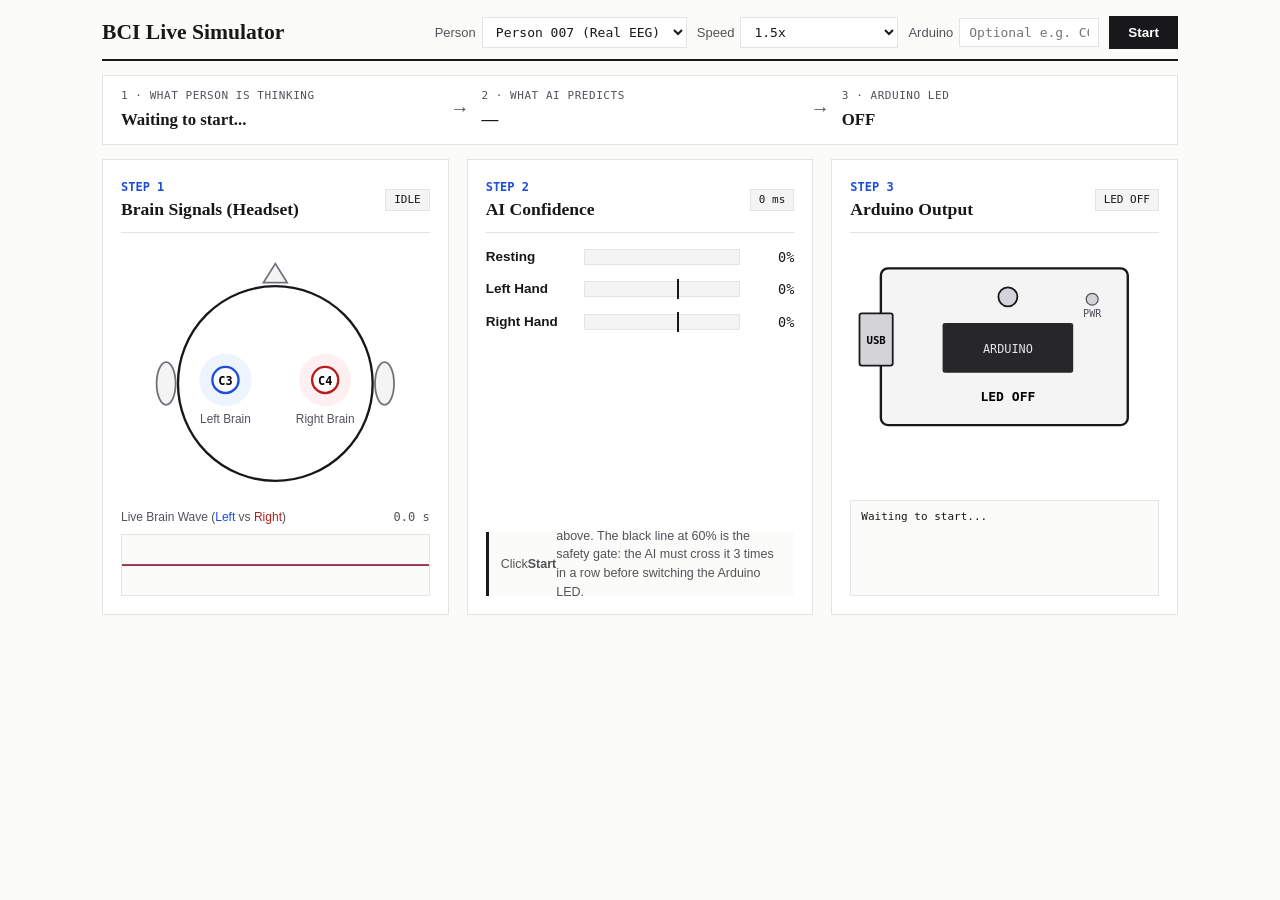
==== commit 317f084e: "fix(ui): lock layout heights and font sizes to prevent vertical jitter" ====
--- a/live/index.html
+++ b/live/index.html
@@ -34,7 +34,7 @@
       line-height: 1.5;
     }
 
-    .wrap { max-width: 1120px; margin: 0 auto; padding: 24px; }
+    .wrap { max-width: 1120px; margin: 0 auto; padding: 16px 22px; }
 
     /* Top Bar */
     .topbar {
@@ -42,12 +42,12 @@
       flex-wrap: wrap;
       justify-content: space-between;
       align-items: center;
-      gap: 14px;
+      gap: 12px;
       border-bottom: 2px solid var(--ink);
-      padding-bottom: 14px;
-      margin-bottom: 20px;
-    }
-    .topbar h1 { font-family: var(--serif); font-size: 1.5rem; margin: 0; }
+      padding-bottom: 10px;
+      margin-bottom: 14px;
+    }
+    .topbar h1 { font-family: var(--serif); font-size: 1.35rem; margin: 0; }
     .controls { display: flex; flex-wrap: wrap; align-items: center; gap: 10px; }
     .ctrl { display: flex; align-items: center; gap: 6px; font-size: 13px; color: var(--muted); }
     select, input[type="text"] {
@@ -69,7 +69,7 @@
     }
     button.btn.stop { background: var(--red); border-color: var(--red); }
 
-    /* Big Clear Story Banner */
+    /* Big Clear Story Banner (fixed height, never jumps) */
     .story-bar {
       display: grid;
       grid-template-columns: 1fr auto 1fr auto 1fr;
@@ -77,16 +77,24 @@
       gap: 12px;
       background: var(--surface);
       border: 1px solid var(--rule);
-      padding: 16px 20px;
-      margin-bottom: 20px;
+      padding: 12px 18px;
+      margin-bottom: 14px;
     }
     @media (max-width: 800px) {
       .story-bar { grid-template-columns: 1fr; text-align: center; }
       .story-arrow { display: none; }
     }
-    .story-label { font-size: 12px; text-transform: uppercase; letter-spacing: 0.05em; color: var(--muted); font-family: var(--mono); }
-    .story-val { font-family: var(--serif); font-size: 1.35rem; font-weight: 700; margin-top: 2px; }
-    .story-arrow { font-size: 1.4rem; color: var(--muted); }
+    .story-label { font-size: 11px; text-transform: uppercase; letter-spacing: 0.05em; color: var(--muted); font-family: var(--mono); }
+    .story-val {
+      font-family: var(--serif);
+      font-size: 1.05rem;
+      font-weight: 700;
+      margin-top: 2px;
+      white-space: nowrap;
+      overflow: hidden;
+      text-overflow: ellipsis;
+    }
+    .story-arrow { font-size: 1.2rem; color: var(--muted); }
 
     /* 3-Step Flow */
     .flow {
@@ -147,20 +155,23 @@
       background: var(--paper);
       border-left: 3px solid var(--ink);
       padding: 10px 12px;
-      font-size: 13px;
+      font-size: 12.5px;
       color: var(--muted);
       margin-top: 10px;
+      height: 64px;
+      display: flex;
+      align-items: center;
     }
 
     .log {
       background: var(--paper);
       border: 1px solid var(--rule);
-      padding: 10px;
+      padding: 8px 10px;
       font-family: var(--mono);
-      font-size: 11.5px;
-      height: 115px;
+      font-size: 11px;
+      height: 96px;
       overflow-y: auto;
-      margin-top: 12px;
+      margin-top: 10px;
     }
   </style>
 </head>
@@ -353,10 +364,10 @@
     }
 
     function prettyLabel(lbl) {
-      if (lbl === 'Left') return 'LEFT HAND (Turn LED ON)';
-      if (lbl === 'Right') return 'RIGHT HAND (Turn LED OFF)';
-      if (lbl === 'Hold') return 'Spike Blocked (Hold)';
-      return 'RESTING (Do Nothing)';
+      if (lbl === 'Left') return 'LEFT HAND (LED ON)';
+      if (lbl === 'Right') return 'RIGHT HAND (LED OFF)';
+      if (lbl === 'Hold') return 'SPIKE BLOCKED';
+      return 'RESTING';
     }
 
     function toggleStream() {
